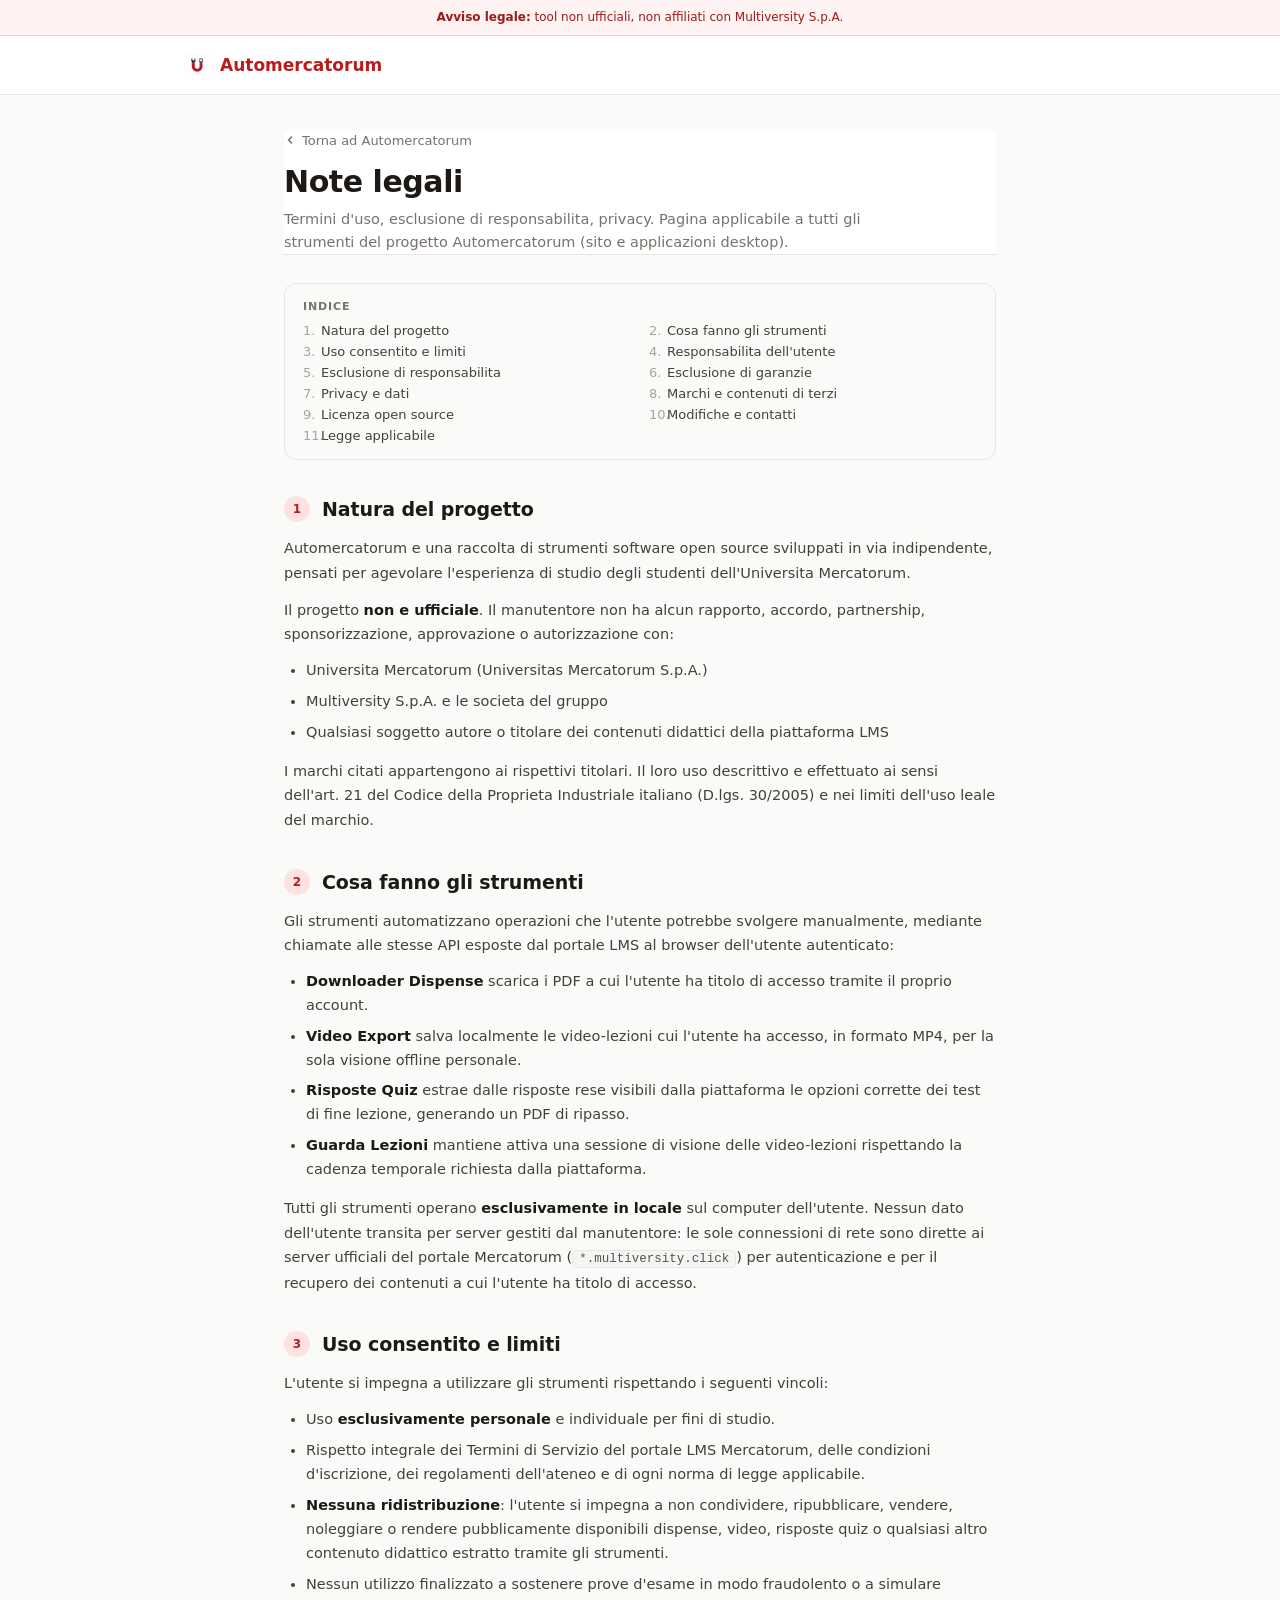
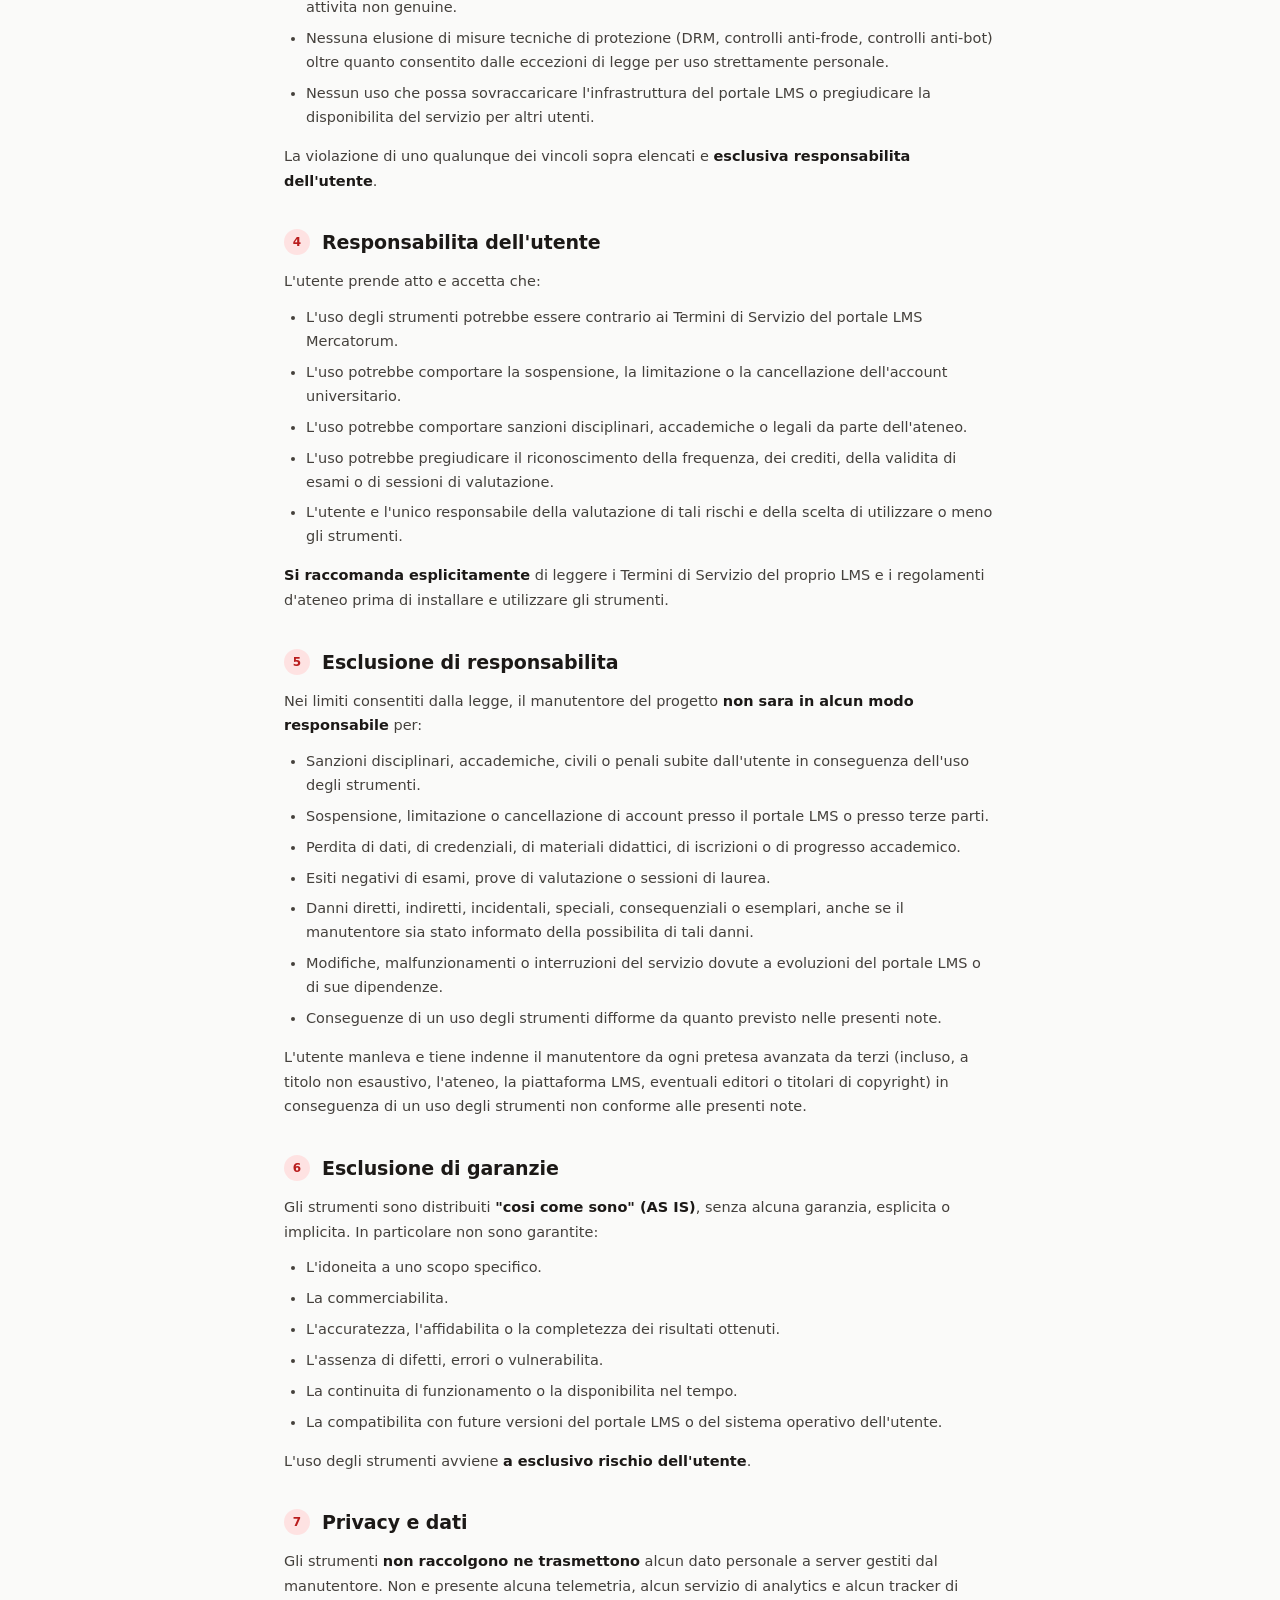
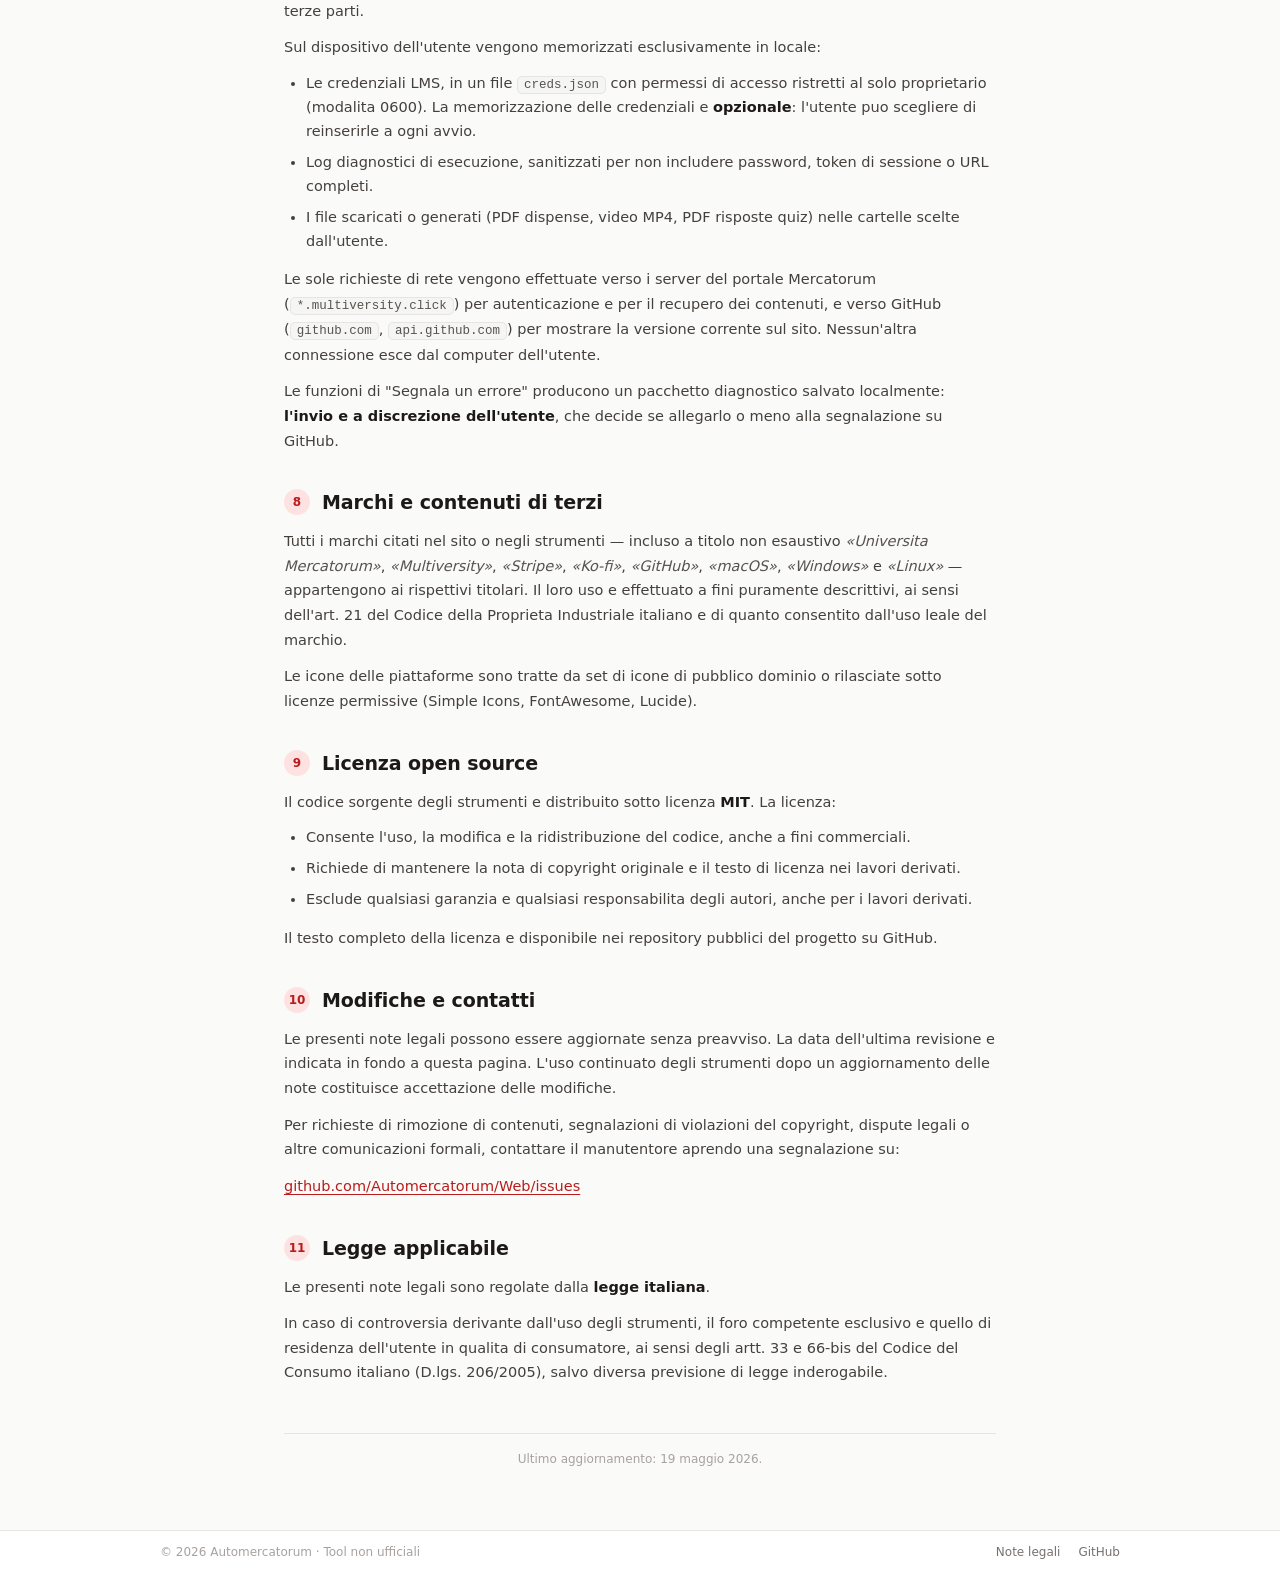
==== legali.html @ 1898bbef "Replace inline legal callout with a dedicated legali.html page The amber bullet box that the previou" ====
<!doctype html>
<html lang="it">
<head>
  <meta charset="utf-8" />
  <meta name="viewport" content="width=device-width, initial-scale=1" />
  <title>Note legali — Automercatorum</title>
  <meta name="description" content="Termini d'uso, esclusione di responsabilita e privacy degli strumenti Automercatorum." />
  <link rel="icon" type="image/png" href="img/logo.png" />
  <link rel="stylesheet" href="styles.css" />
</head>
<body class="legal-body">

  <div class="disclaimer" role="note">
    <strong>Avviso legale:</strong> tool non ufficiali, non affiliati con Multiversity S.p.A.
  </div>

  <header>
    <div class="header-inner">
      <a class="brand" href="index.html">
        <img src="img/logo.png" alt="" class="brand-logo" />
        <span>Automercatorum</span>
      </a>
    </div>
  </header>

  <main class="legal">
    <article>
      <header class="legal-hero">
        <a href="index.html" class="back-link">
          <svg viewBox="0 0 12 12" width="12" height="12" aria-hidden="true">
            <path d="M7.5 9L4.5 6l3-3" stroke="currentColor" stroke-width="1.6"
                  fill="none" stroke-linecap="round" stroke-linejoin="round"/>
          </svg>
          Torna ad Automercatorum
        </a>
        <h1>Note legali</h1>
        <p class="legal-sub">
          Termini d'uso, esclusione di responsabilita, privacy. Pagina applicabile a tutti
          gli strumenti del progetto Automercatorum (sito e applicazioni desktop).
        </p>
      </header>

      <nav class="legal-toc" aria-label="Indice delle sezioni">
        <h2>Indice</h2>
        <ol>
          <li><a href="#natura">Natura del progetto</a></li>
          <li><a href="#funzionamento">Cosa fanno gli strumenti</a></li>
          <li><a href="#uso-consentito">Uso consentito e limiti</a></li>
          <li><a href="#responsabilita-utente">Responsabilita dell'utente</a></li>
          <li><a href="#esclusione-responsabilita">Esclusione di responsabilita</a></li>
          <li><a href="#esclusione-garanzie">Esclusione di garanzie</a></li>
          <li><a href="#privacy">Privacy e dati</a></li>
          <li><a href="#marchi">Marchi e contenuti di terzi</a></li>
          <li><a href="#licenza">Licenza open source</a></li>
          <li><a href="#modifiche">Modifiche e contatti</a></li>
          <li><a href="#legge">Legge applicabile</a></li>
        </ol>
      </nav>

      <section id="natura" class="legal-section">
        <h2><span class="legal-num">1</span>Natura del progetto</h2>
        <p>
          Automercatorum e una raccolta di strumenti software open source sviluppati in
          via indipendente, pensati per agevolare l'esperienza di studio degli studenti
          dell'Universita Mercatorum.
        </p>
        <p>
          Il progetto <strong>non e ufficiale</strong>. Il manutentore non ha alcun rapporto,
          accordo, partnership, sponsorizzazione, approvazione o autorizzazione con:
        </p>
        <ul>
          <li>Universita Mercatorum (Universitas Mercatorum S.p.A.)</li>
          <li>Multiversity S.p.A. e le societa del gruppo</li>
          <li>Qualsiasi soggetto autore o titolare dei contenuti didattici della piattaforma LMS</li>
        </ul>
        <p>
          I marchi citati appartengono ai rispettivi titolari. Il loro uso descrittivo e
          effettuato ai sensi dell'art. 21 del Codice della Proprieta Industriale italiano
          (D.lgs. 30/2005) e nei limiti dell'uso leale del marchio.
        </p>
      </section>

      <section id="funzionamento" class="legal-section">
        <h2><span class="legal-num">2</span>Cosa fanno gli strumenti</h2>
        <p>
          Gli strumenti automatizzano operazioni che l'utente potrebbe svolgere manualmente,
          mediante chiamate alle stesse API esposte dal portale LMS al browser dell'utente
          autenticato:
        </p>
        <ul>
          <li><strong>Downloader Dispense</strong> scarica i PDF a cui l'utente ha titolo di accesso tramite il proprio account.</li>
          <li><strong>Video Export</strong> salva localmente le video-lezioni cui l'utente ha accesso, in formato MP4, per la sola visione offline personale.</li>
          <li><strong>Risposte Quiz</strong> estrae dalle risposte rese visibili dalla piattaforma le opzioni corrette dei test di fine lezione, generando un PDF di ripasso.</li>
          <li><strong>Guarda Lezioni</strong> mantiene attiva una sessione di visione delle video-lezioni rispettando la cadenza temporale richiesta dalla piattaforma.</li>
        </ul>
        <p>
          Tutti gli strumenti operano <strong>esclusivamente in locale</strong> sul computer
          dell'utente. Nessun dato dell'utente transita per server gestiti dal manutentore:
          le sole connessioni di rete sono dirette ai server ufficiali del portale Mercatorum
          (<code>*.multiversity.click</code>) per autenticazione e per il recupero dei
          contenuti a cui l'utente ha titolo di accesso.
        </p>
      </section>

      <section id="uso-consentito" class="legal-section">
        <h2><span class="legal-num">3</span>Uso consentito e limiti</h2>
        <p>L'utente si impegna a utilizzare gli strumenti rispettando i seguenti vincoli:</p>
        <ul>
          <li>Uso <strong>esclusivamente personale</strong> e individuale per fini di studio.</li>
          <li>Rispetto integrale dei Termini di Servizio del portale LMS Mercatorum, delle condizioni d'iscrizione, dei regolamenti dell'ateneo e di ogni norma di legge applicabile.</li>
          <li><strong>Nessuna ridistribuzione</strong>: l'utente si impegna a non condividere, ripubblicare, vendere, noleggiare o rendere pubblicamente disponibili dispense, video, risposte quiz o qualsiasi altro contenuto didattico estratto tramite gli strumenti.</li>
          <li>Nessun utilizzo finalizzato a sostenere prove d'esame in modo fraudolento o a simulare attivita non genuine.</li>
          <li>Nessuna elusione di misure tecniche di protezione (DRM, controlli anti-frode, controlli anti-bot) oltre quanto consentito dalle eccezioni di legge per uso strettamente personale.</li>
          <li>Nessun uso che possa sovraccaricare l'infrastruttura del portale LMS o pregiudicare la disponibilita del servizio per altri utenti.</li>
        </ul>
        <p>
          La violazione di uno qualunque dei vincoli sopra elencati e
          <strong>esclusiva responsabilita dell'utente</strong>.
        </p>
      </section>

      <section id="responsabilita-utente" class="legal-section">
        <h2><span class="legal-num">4</span>Responsabilita dell'utente</h2>
        <p>L'utente prende atto e accetta che:</p>
        <ul>
          <li>L'uso degli strumenti potrebbe essere contrario ai Termini di Servizio del portale LMS Mercatorum.</li>
          <li>L'uso potrebbe comportare la sospensione, la limitazione o la cancellazione dell'account universitario.</li>
          <li>L'uso potrebbe comportare sanzioni disciplinari, accademiche o legali da parte dell'ateneo.</li>
          <li>L'uso potrebbe pregiudicare il riconoscimento della frequenza, dei crediti, della validita di esami o di sessioni di valutazione.</li>
          <li>L'utente e l'unico responsabile della valutazione di tali rischi e della scelta di utilizzare o meno gli strumenti.</li>
        </ul>
        <p>
          <strong>Si raccomanda esplicitamente</strong> di leggere i Termini di Servizio del
          proprio LMS e i regolamenti d'ateneo prima di installare e utilizzare gli strumenti.
        </p>
      </section>

      <section id="esclusione-responsabilita" class="legal-section">
        <h2><span class="legal-num">5</span>Esclusione di responsabilita</h2>
        <p>
          Nei limiti consentiti dalla legge, il manutentore del progetto <strong>non sara
          in alcun modo responsabile</strong> per:
        </p>
        <ul>
          <li>Sanzioni disciplinari, accademiche, civili o penali subite dall'utente in conseguenza dell'uso degli strumenti.</li>
          <li>Sospensione, limitazione o cancellazione di account presso il portale LMS o presso terze parti.</li>
          <li>Perdita di dati, di credenziali, di materiali didattici, di iscrizioni o di progresso accademico.</li>
          <li>Esiti negativi di esami, prove di valutazione o sessioni di laurea.</li>
          <li>Danni diretti, indiretti, incidentali, speciali, consequenziali o esemplari, anche se il manutentore sia stato informato della possibilita di tali danni.</li>
          <li>Modifiche, malfunzionamenti o interruzioni del servizio dovute a evoluzioni del portale LMS o di sue dipendenze.</li>
          <li>Conseguenze di un uso degli strumenti difforme da quanto previsto nelle presenti note.</li>
        </ul>
        <p>
          L'utente manleva e tiene indenne il manutentore da ogni pretesa avanzata da terzi
          (incluso, a titolo non esaustivo, l'ateneo, la piattaforma LMS, eventuali editori
          o titolari di copyright) in conseguenza di un uso degli strumenti non conforme
          alle presenti note.
        </p>
      </section>

      <section id="esclusione-garanzie" class="legal-section">
        <h2><span class="legal-num">6</span>Esclusione di garanzie</h2>
        <p>
          Gli strumenti sono distribuiti <strong>"cosi come sono" (AS IS)</strong>, senza
          alcuna garanzia, esplicita o implicita. In particolare non sono garantite:
        </p>
        <ul>
          <li>L'idoneita a uno scopo specifico.</li>
          <li>La commerciabilita.</li>
          <li>L'accuratezza, l'affidabilita o la completezza dei risultati ottenuti.</li>
          <li>L'assenza di difetti, errori o vulnerabilita.</li>
          <li>La continuita di funzionamento o la disponibilita nel tempo.</li>
          <li>La compatibilita con future versioni del portale LMS o del sistema operativo dell'utente.</li>
        </ul>
        <p>L'uso degli strumenti avviene <strong>a esclusivo rischio dell'utente</strong>.</p>
      </section>

      <section id="privacy" class="legal-section">
        <h2><span class="legal-num">7</span>Privacy e dati</h2>
        <p>
          Gli strumenti <strong>non raccolgono ne trasmettono</strong> alcun dato personale
          a server gestiti dal manutentore. Non e presente alcuna telemetria, alcun servizio
          di analytics e alcun tracker di terze parti.
        </p>
        <p>Sul dispositivo dell'utente vengono memorizzati esclusivamente in locale:</p>
        <ul>
          <li>Le credenziali LMS, in un file <code>creds.json</code> con permessi di accesso ristretti al solo proprietario (modalita 0600). La memorizzazione delle credenziali e <strong>opzionale</strong>: l'utente puo scegliere di reinserirle a ogni avvio.</li>
          <li>Log diagnostici di esecuzione, sanitizzati per non includere password, token di sessione o URL completi.</li>
          <li>I file scaricati o generati (PDF dispense, video MP4, PDF risposte quiz) nelle cartelle scelte dall'utente.</li>
        </ul>
        <p>
          Le sole richieste di rete vengono effettuate verso i server del portale Mercatorum
          (<code>*.multiversity.click</code>) per autenticazione e per il recupero dei
          contenuti, e verso GitHub (<code>github.com</code>, <code>api.github.com</code>) per
          mostrare la versione corrente sul sito. Nessun'altra connessione esce dal computer
          dell'utente.
        </p>
        <p>
          Le funzioni di "Segnala un errore" producono un pacchetto diagnostico salvato
          localmente: <strong>l'invio e a discrezione dell'utente</strong>, che decide se
          allegarlo o meno alla segnalazione su GitHub.
        </p>
      </section>

      <section id="marchi" class="legal-section">
        <h2><span class="legal-num">8</span>Marchi e contenuti di terzi</h2>
        <p>
          Tutti i marchi citati nel sito o negli strumenti — incluso a titolo non esaustivo
          <em>«Universita Mercatorum»</em>, <em>«Multiversity»</em>, <em>«Stripe»</em>,
          <em>«Ko-fi»</em>, <em>«GitHub»</em>, <em>«macOS»</em>, <em>«Windows»</em> e
          <em>«Linux»</em> — appartengono ai rispettivi titolari. Il loro uso e effettuato
          a fini puramente descrittivi, ai sensi dell'art. 21 del Codice della Proprieta
          Industriale italiano e di quanto consentito dall'uso leale del marchio.
        </p>
        <p>
          Le icone delle piattaforme sono tratte da set di icone di pubblico dominio o
          rilasciate sotto licenze permissive (Simple Icons, FontAwesome, Lucide).
        </p>
      </section>

      <section id="licenza" class="legal-section">
        <h2><span class="legal-num">9</span>Licenza open source</h2>
        <p>Il codice sorgente degli strumenti e distribuito sotto licenza <strong>MIT</strong>. La licenza:</p>
        <ul>
          <li>Consente l'uso, la modifica e la ridistribuzione del codice, anche a fini commerciali.</li>
          <li>Richiede di mantenere la nota di copyright originale e il testo di licenza nei lavori derivati.</li>
          <li>Esclude qualsiasi garanzia e qualsiasi responsabilita degli autori, anche per i lavori derivati.</li>
        </ul>
        <p>
          Il testo completo della licenza e disponibile nei repository pubblici del progetto su GitHub.
        </p>
      </section>

      <section id="modifiche" class="legal-section">
        <h2><span class="legal-num">10</span>Modifiche e contatti</h2>
        <p>
          Le presenti note legali possono essere aggiornate senza preavviso. La data
          dell'ultima revisione e indicata in fondo a questa pagina. L'uso continuato degli
          strumenti dopo un aggiornamento delle note costituisce accettazione delle modifiche.
        </p>
        <p>
          Per richieste di rimozione di contenuti, segnalazioni di violazioni del copyright,
          dispute legali o altre comunicazioni formali, contattare il manutentore aprendo
          una segnalazione su:
        </p>
        <p>
          <a href="https://github.com/Automercatorum/Web/issues" target="_blank" rel="noopener">
            github.com/Automercatorum/Web/issues
          </a>
        </p>
      </section>

      <section id="legge" class="legal-section">
        <h2><span class="legal-num">11</span>Legge applicabile</h2>
        <p>Le presenti note legali sono regolate dalla <strong>legge italiana</strong>.</p>
        <p>
          In caso di controversia derivante dall'uso degli strumenti, il foro competente
          esclusivo e quello di residenza dell'utente in qualita di consumatore, ai sensi
          degli artt. 33 e 66-bis del Codice del Consumo italiano (D.lgs. 206/2005), salvo
          diversa previsione di legge inderogabile.
        </p>
      </section>

      <p class="legal-meta">Ultimo aggiornamento: 19 maggio 2026.</p>
    </article>
  </main>

  <footer>
    <div class="footer-inner">
      <span>&copy; <span id="copyright-year"></span> Automercatorum &middot; Tool non ufficiali</span>
      <nav class="footer-nav">
        <a href="legali.html">Note legali</a>
        <a href="https://github.com/Automercatorum" target="_blank" rel="noopener">GitHub</a>
      </nav>
    </div>
  </footer>

  <script>
    document.getElementById("copyright-year").textContent = String(new Date().getFullYear());
  </script>
</body>
</html>
---- styles.css ----
/* ----- reset ----- */
*, *::before, *::after { box-sizing: border-box; margin: 0; padding: 0; }

body {
  font-family: -apple-system, BlinkMacSystemFont, "Segoe UI", system-ui, sans-serif;
  background: #fafaf9;
  color: #1c1917;
  min-height: 100vh;
  display: flex;
  flex-direction: column;
}

/* ----- top strip ----- */
.disclaimer {
  background: #fef2f2;
  border-bottom: 1px solid #fecaca;
  color: #991b1b;
  font-size: 12px;
  text-align: center;
  padding: 9px 16px;
  line-height: 1.45;
}

.disclaimer strong {
  font-weight: 700;
}

.disclaimer a {
  color: inherit;
  font-weight: 500;
  text-decoration: underline;
  text-decoration-thickness: 1px;
  text-underline-offset: 2px;
  margin-left: 6px;
}

.disclaimer a:hover {
  color: #7f1d1d;
}

header {
  background: #fff;
  border-bottom: 1px solid #e7e5e4;
}

.header-inner {
  max-width: 960px;
  margin: 0 auto;
  padding: 16px 24px;
  display: flex;
  align-items: center;
  justify-content: space-between;
}

.brand {
  display: inline-flex;
  align-items: center;
  gap: 10px;
  font-size: 17px;
  font-weight: 600;
  color: #b91c1c;
  text-decoration: none;
}

.brand-logo {
  width: 26px;
  height: 26px;
  border-radius: 6px;
  display: block;
}

/* ----- main ----- */
main {
  flex: 1;
  max-width: 960px;
  margin: 0 auto;
  width: 100%;
  padding: 36px 24px 56px;
}

.intro {
  font-size: 14px;
  color: #78716c;
  margin-bottom: 20px;
}

/* ----- HERO (Tools all-in-one) ----- */
.hero {
  background: #fff;
  border: 1px solid #e7e5e4;
  border-radius: 18px;
  padding: 28px 28px 30px;
  margin-bottom: 36px;
  box-shadow: 0 1px 0 rgba(0,0,0,0.02);
}

.hero-grid {
  display: grid;
  grid-template-columns: 88px 1fr;
  gap: 22px;
  align-items: start;
}

.hero-logo {
  width: 88px;
  height: 88px;
  border-radius: 18px;
  box-shadow: 0 4px 14px rgba(185, 28, 28, 0.18);
}

.hero-head {
  display: flex;
  align-items: center;
  gap: 10px;
  flex-wrap: wrap;
}

.hero-head h1 {
  font-size: 24px;
  font-weight: 700;
  color: #1c1917;
  letter-spacing: -0.01em;
}

.badge-bundle {
  background: #fee2e2;
  color: #991b1b;
  border-color: #fecaca;
}

.hero-sub {
  margin-top: 8px;
  font-size: 14.5px;
  color: #57534e;
  line-height: 1.55;
}

.hero-version {
  display: inline-block;
  margin-left: 4px;
  color: #a8a29e;
  font-size: 13px;
}

/* ----- download control ----- */
.download {
  position: relative;
  display: inline-flex;
  margin-top: 18px;
}

.btn-download {
  display: inline-flex;
  align-items: center;
  gap: 10px;
  padding: 11px 18px;
  font-size: 14px;
  font-weight: 500;
  text-decoration: none;
  border: 1px solid transparent;
  border-radius: 10px 0 0 10px;
  cursor: pointer;
  transition: background 0.12s, color 0.12s, border-color 0.12s;
  background: #b91c1c;
  color: #fff;
  font-family: inherit;
}

.btn-download.primary:hover {
  background: #991b1b;
}

.btn-download.caret {
  border-radius: 0 10px 10px 0;
  padding: 11px 12px;
  border-left: 1px solid rgba(255,255,255,0.18);
}

.btn-download.caret:hover {
  background: #991b1b;
}

.btn-download[aria-expanded="true"] {
  background: #991b1b;
}

.btn-download[disabled],
.btn-download[aria-disabled="true"] {
  opacity: 0.55;
  cursor: not-allowed;
  pointer-events: none;
}

.dl-icon {
  display: inline-flex;
  width: 18px;
  height: 18px;
  flex-shrink: 0;
}

.dl-icon svg {
  width: 100%;
  height: 100%;
  display: block;
  color: currentColor;
  fill: currentColor;
}

.dl-text {
  display: inline-flex;
  flex-direction: column;
  align-items: flex-start;
  line-height: 1.1;
}

.dl-label { font-size: 14px; font-weight: 500; }
.dl-meta  {
  font-size: 11px;
  color: rgba(255,255,255,0.7);
  margin-top: 2px;
  font-weight: 400;
}

.btn-download.compact {
  padding: 8px 12px;
  font-size: 13px;
}
.btn-download.compact .dl-label { font-size: 13px; }
.btn-download.compact .dl-meta  { font-size: 10.5px; }
.btn-download.compact.caret { padding: 8px 9px; }

/* ----- platform menu ----- */
.dl-menu {
  position: absolute;
  top: calc(100% + 6px);
  right: 0;
  min-width: 220px;
  background: #fff;
  border: 1px solid #e7e5e4;
  border-radius: 12px;
  box-shadow: 0 12px 28px rgba(0,0,0,0.08), 0 2px 6px rgba(0,0,0,0.04);
  padding: 6px;
  z-index: 30;
}

.dl-menu[hidden] { display: none; }

.dl-item {
  display: flex;
  align-items: center;
  gap: 10px;
  padding: 9px 10px;
  border-radius: 8px;
  font-size: 13.5px;
  color: #1c1917;
  text-decoration: none;
  transition: background 0.1s;
}

.dl-item:hover { background: #f5f5f4; }

.dl-item .dl-icon {
  color: #57534e;
  width: 16px;
  height: 16px;
}

.dl-item-label {
  flex: 1;
  font-weight: 500;
}

.dl-item-meta {
  font-size: 11px;
  color: #a8a29e;
}

.dl-item[aria-disabled="true"] {
  opacity: 0.55;
  pointer-events: none;
}

.dl-item[aria-disabled="true"] .dl-item-meta {
  color: #a8a29e;
}


/* ----- altri tool grid ----- */
.other-head {
  margin-bottom: 14px;
}

.other-head h2 {
  font-size: 16px;
  font-weight: 600;
  color: #1c1917;
}

.other-head p {
  font-size: 13px;
  color: #78716c;
  margin-top: 2px;
}

.grid {
  display: grid;
  grid-template-columns: repeat(auto-fill, minmax(280px, 1fr));
  gap: 12px;
}

.card {
  background: #fff;
  border: 1px solid #e7e5e4;
  border-radius: 12px;
  padding: 18px 18px 16px;
  display: flex;
  flex-direction: column;
  gap: 10px;
}

.card-top {
  display: flex;
  align-items: center;
  justify-content: space-between;
}

.card h3 {
  font-size: 14.5px;
  font-weight: 600;
  color: #1c1917;
}

.badge {
  font-size: 11px;
  font-weight: 500;
  color: #78716c;
  background: #f5f5f4;
  border: 1px solid #e7e5e4;
  border-radius: 6px;
  padding: 2px 8px;
}

.card p {
  font-size: 13px;
  color: #78716c;
  line-height: 1.55;
  flex: 1;
}

.card-actions {
  display: flex;
  margin-top: 4px;
  position: relative;
}

.btn-ghost {
  display: inline-flex;
  align-items: center;
  gap: 7px;
  padding: 7px 13px;
  font-size: 13px;
  font-weight: 500;
  text-decoration: none;
  color: #44403c;
  background: #fafaf9;
  border: 1px solid #e7e5e4;
  border-radius: 8px;
  transition: background 0.12s, color 0.12s, border-color 0.12s;
}

.btn-ghost:hover {
  background: #fff;
  color: #1c1917;
  border-color: #d6d3d1;
}

/* ----- support / Ko-fi ----- */
.support {
  margin-top: 36px;
}

.support-card {
  background: #fff;
  border: 1px solid #e7e5e4;
  border-radius: 14px;
  padding: 18px 20px;
  display: flex;
  align-items: center;
  gap: 16px;
}

.support-icon {
  width: 38px;
  height: 38px;
  flex-shrink: 0;
  border-radius: 10px;
  background: #fef2f2;
  color: #b91c1c;
  display: inline-flex;
  align-items: center;
  justify-content: center;
}

.support-icon svg {
  width: 22px;
  height: 22px;
}

.support-body {
  flex: 1;
  min-width: 0;
}

.support-body h2 {
  font-size: 14.5px;
  font-weight: 600;
  color: #1c1917;
  margin-bottom: 2px;
}

.support-body p {
  font-size: 13px;
  color: #78716c;
  line-height: 1.55;
}

.kofi-btn {
  display: inline-flex;
  align-items: center;
  gap: 7px;
  padding: 9px 14px;
  font-size: 13px;
  font-weight: 600;
  color: #fff;
  background: #ff5e5b;
  border: 1px solid #ff5e5b;
  border-radius: 8px;
  text-decoration: none;
  flex-shrink: 0;
  transition: background 0.12s, border-color 0.12s, transform 0.08s;
  white-space: nowrap;
}

.kofi-btn:hover {
  background: #f04945;
  border-color: #f04945;
}

.kofi-btn:active {
  transform: translateY(1px);
}

/* ----- legal page ----- */
.legal {
  max-width: 760px;
  margin: 0 auto;
  width: 100%;
  padding: 36px 24px 64px;
  flex: 1;
}

.legal-hero {
  margin-bottom: 28px;
}

.back-link {
  display: inline-flex;
  align-items: center;
  gap: 6px;
  font-size: 13px;
  color: #78716c;
  text-decoration: none;
  margin-bottom: 16px;
  transition: color 0.12s;
}

.back-link:hover {
  color: #b91c1c;
}

.back-link svg {
  display: block;
}

.legal-hero h1 {
  font-size: 30px;
  font-weight: 700;
  color: #1c1917;
  letter-spacing: -0.015em;
  margin-bottom: 8px;
  line-height: 1.2;
}

.legal-sub {
  font-size: 14.5px;
  color: #78716c;
  line-height: 1.6;
  max-width: 64ch;
}

.legal-toc {
  background: #fafaf9;
  border: 1px solid #e7e5e4;
  border-radius: 12px;
  padding: 16px 18px;
  margin: 0 0 36px;
}

.legal-toc h2 {
  font-size: 11px;
  font-weight: 600;
  color: #78716c;
  text-transform: uppercase;
  letter-spacing: 0.08em;
  margin-bottom: 10px;
}

.legal-toc ol {
  list-style: none;
  display: grid;
  grid-template-columns: repeat(2, 1fr);
  gap: 6px 18px;
  counter-reset: toc;
  margin: 0;
}

.legal-toc li {
  counter-increment: toc;
  font-size: 13px;
}

.legal-toc li::before {
  content: counter(toc) ".";
  display: inline-block;
  width: 18px;
  color: #a8a29e;
  font-variant-numeric: tabular-nums;
}

.legal-toc a {
  color: #44403c;
  text-decoration: none;
  transition: color 0.1s;
}

.legal-toc a:hover {
  color: #b91c1c;
}

.legal-section {
  margin: 0 0 36px;
  scroll-margin-top: 24px;
}

.legal-section h2 {
  font-size: 19px;
  font-weight: 600;
  color: #1c1917;
  margin-bottom: 14px;
  display: flex;
  align-items: center;
  gap: 12px;
  letter-spacing: -0.005em;
}

.legal-num {
  display: inline-flex;
  width: 26px;
  height: 26px;
  border-radius: 999px;
  background: #fee2e2;
  color: #b91c1c;
  font-size: 12px;
  font-weight: 700;
  align-items: center;
  justify-content: center;
  flex-shrink: 0;
  font-variant-numeric: tabular-nums;
}

.legal-section p {
  font-size: 14.5px;
  color: #44403c;
  line-height: 1.7;
  margin-bottom: 12px;
}

.legal-section ul,
.legal-section ol {
  margin: 0 0 14px 22px;
  padding: 0;
}

.legal-section li {
  font-size: 14.5px;
  color: #44403c;
  line-height: 1.65;
  margin-bottom: 7px;
}

.legal-section strong {
  color: #1c1917;
  font-weight: 600;
}

.legal-section em {
  color: #57534e;
  font-style: italic;
}

.legal-section a {
  color: #b91c1c;
  text-decoration: underline;
  text-decoration-thickness: 1px;
  text-underline-offset: 3px;
}

.legal-section a:hover {
  color: #7f1d1d;
}

.legal-section code {
  background: #f5f5f4;
  border: 1px solid #e7e5e4;
  border-radius: 5px;
  padding: 1px 6px;
  font-size: 12.5px;
  color: #57534e;
  font-family: ui-monospace, "SF Mono", Menlo, Consolas, monospace;
}

.legal-meta {
  margin-top: 48px;
  padding-top: 18px;
  border-top: 1px solid #e7e5e4;
  font-size: 12px;
  color: #a8a29e;
  text-align: center;
}

/* ----- footer ----- */
footer {
  border-top: 1px solid #e7e5e4;
  padding: 14px 24px;
  background: #fff;
}

.footer-inner {
  max-width: 960px;
  margin: 0 auto;
  display: flex;
  align-items: center;
  justify-content: space-between;
  gap: 12px;
  font-size: 12px;
  color: #a8a29e;
  flex-wrap: wrap;
}

.footer-nav {
  display: flex;
  gap: 18px;
}

.footer-nav a {
  color: #78716c;
  text-decoration: none;
  transition: color 0.12s;
}

.footer-nav a:hover {
  color: #b91c1c;
}

/* ----- responsive ----- */
@media (max-width: 600px) {
  .header-inner { padding: 14px 16px; }
  main { padding: 24px 16px 40px; }
  .hero { padding: 22px 20px 24px; border-radius: 14px; }
  .hero-grid { grid-template-columns: 64px 1fr; gap: 16px; }
  .hero-logo { width: 64px; height: 64px; border-radius: 14px; }
  .hero-head h1 { font-size: 20px; }
  .grid { grid-template-columns: 1fr; }
  .dl-menu { min-width: 180px; }
  .support-card {
    flex-direction: column;
    align-items: flex-start;
    gap: 12px;
    text-align: left;
  }
  .kofi-btn { align-self: stretch; justify-content: center; }
  .footer-inner { justify-content: center; text-align: center; }
  .legal { padding: 24px 16px 40px; }
  .legal-hero h1 { font-size: 24px; }
  .legal-toc ol { grid-template-columns: 1fr; }
  .legal-section h2 { font-size: 17px; gap: 10px; }
}
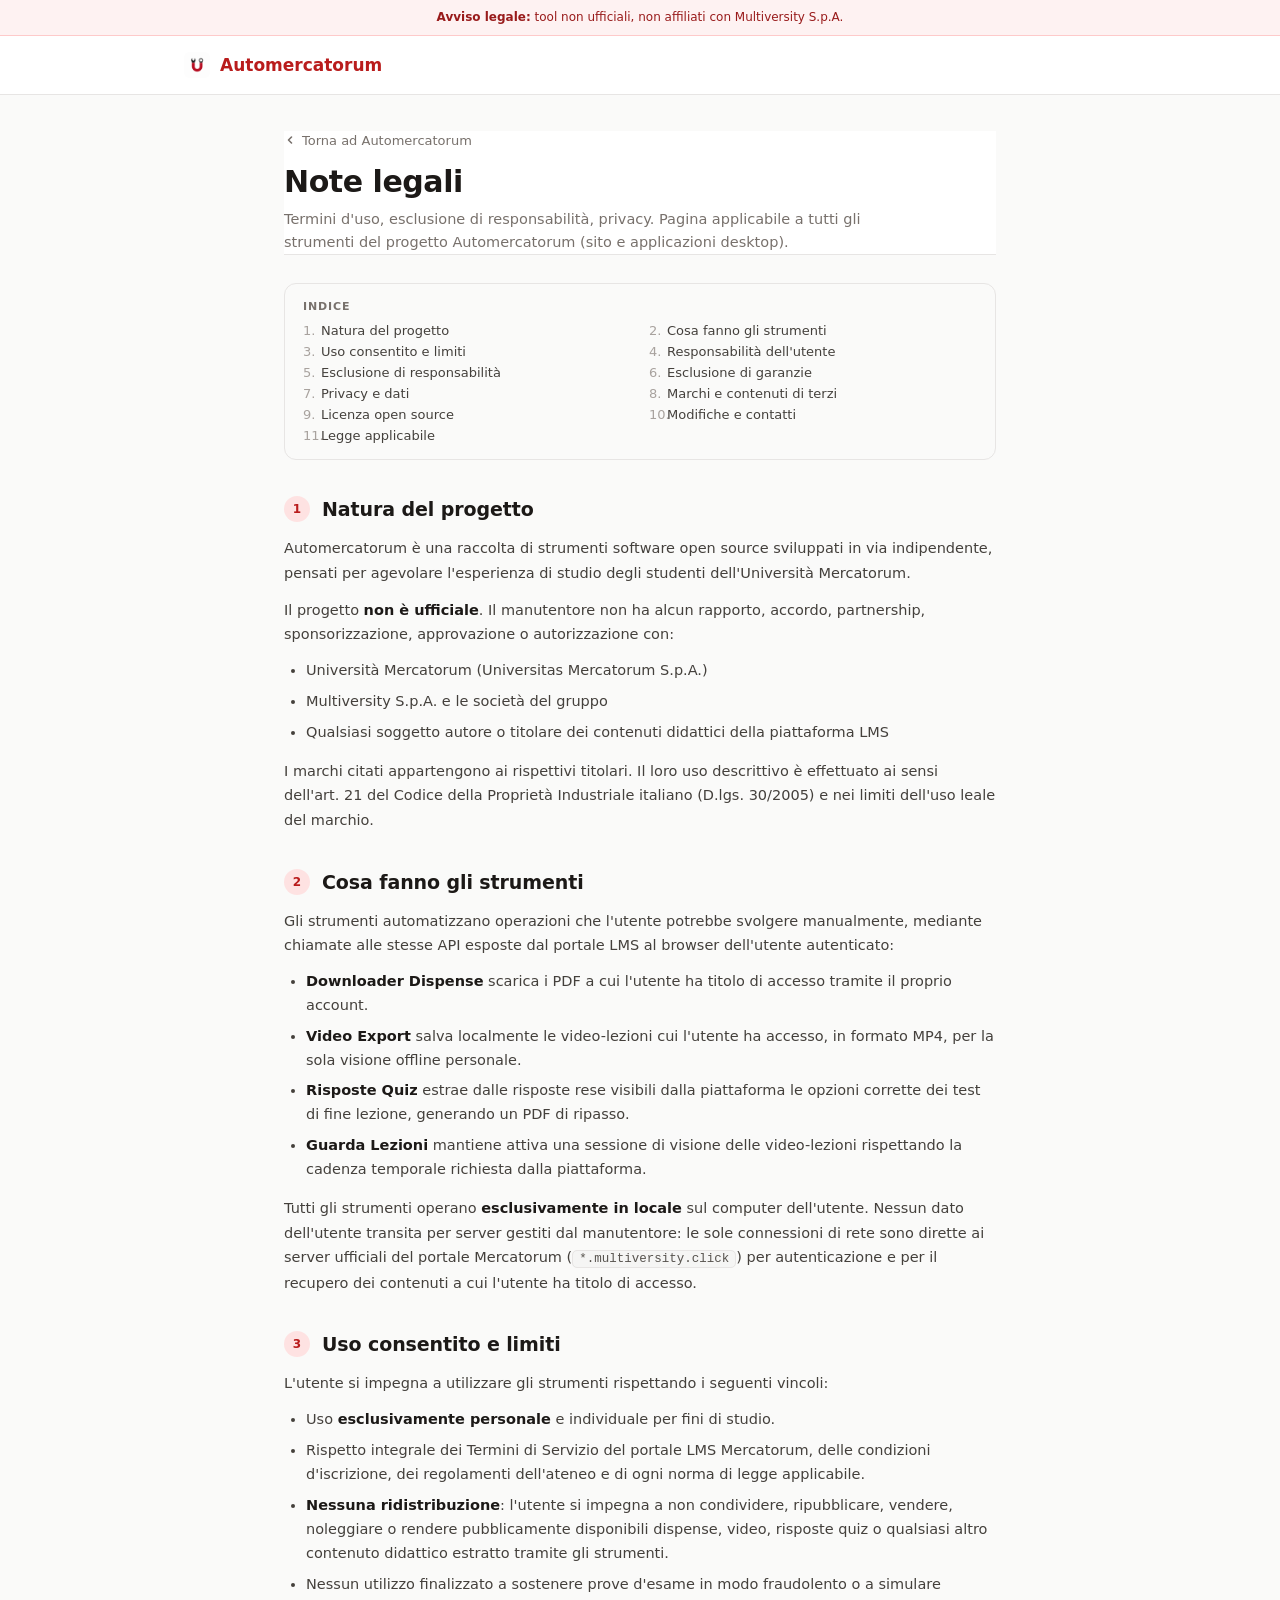
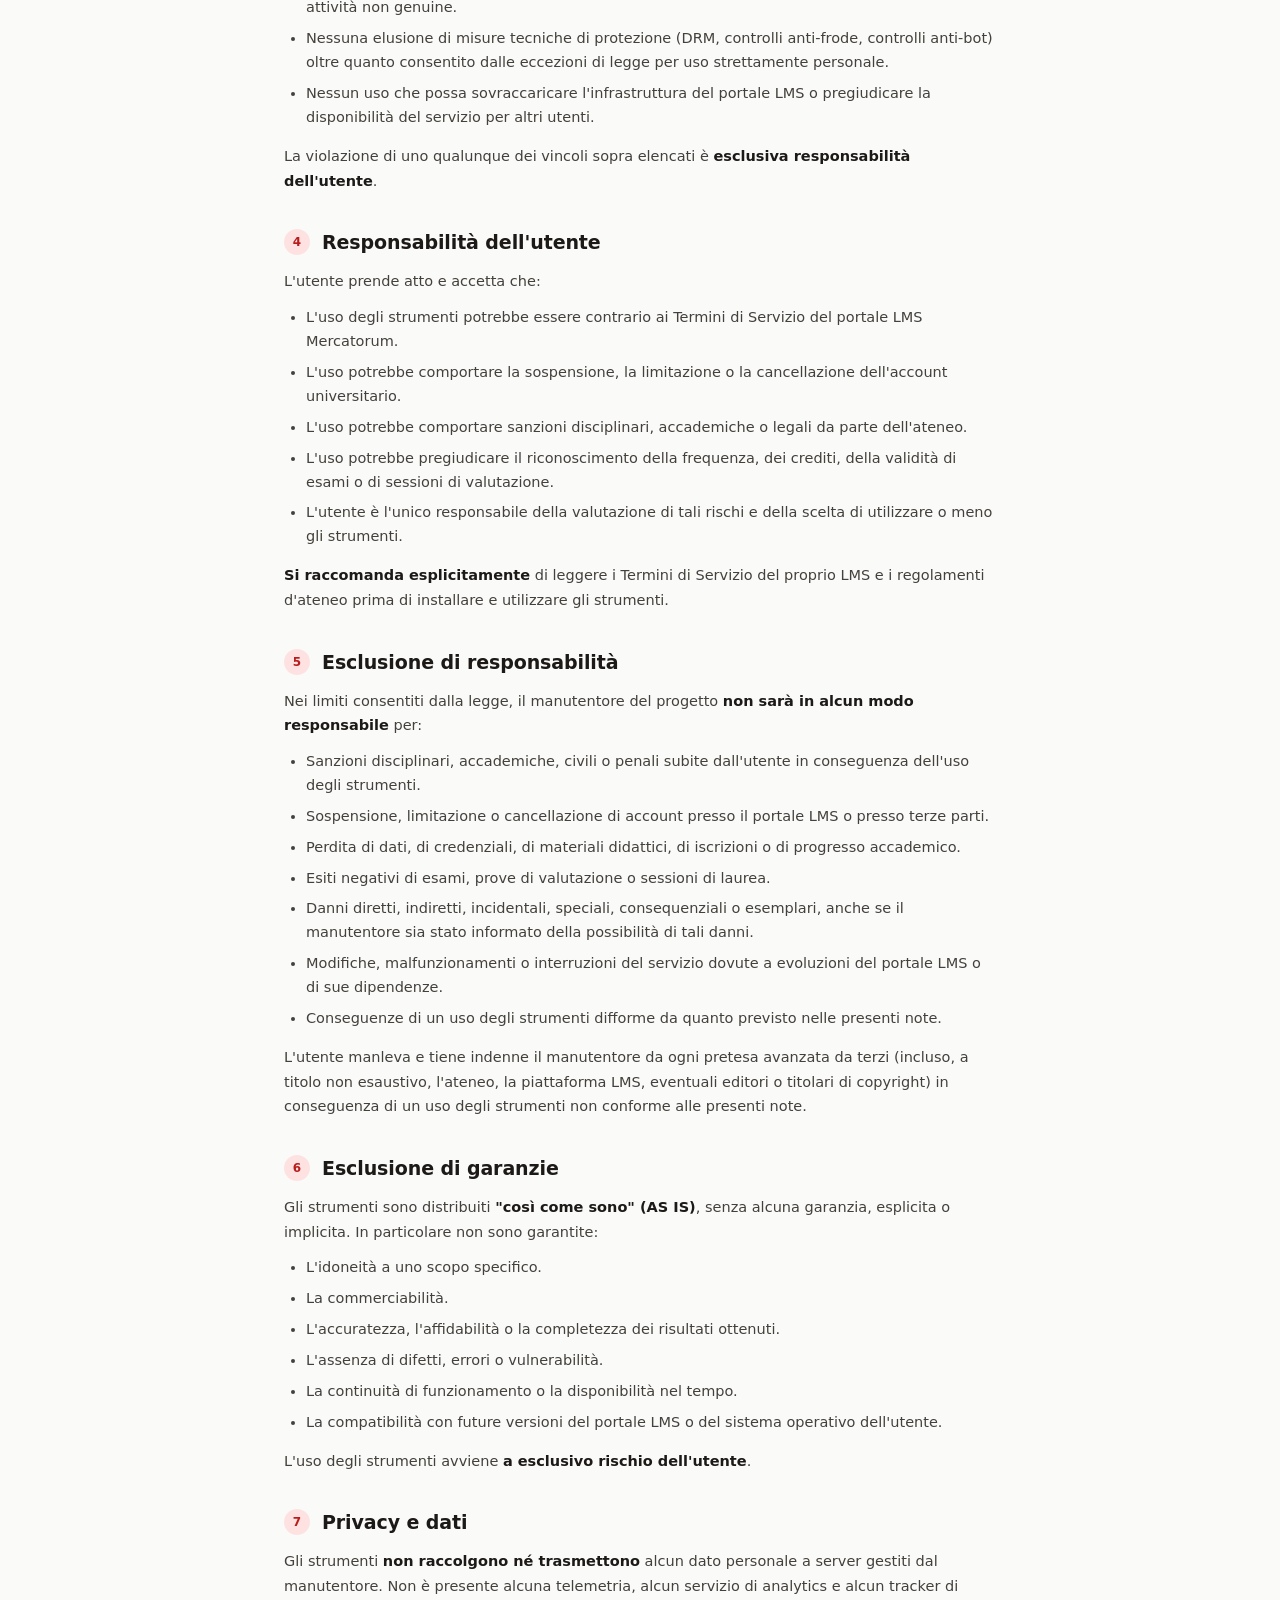
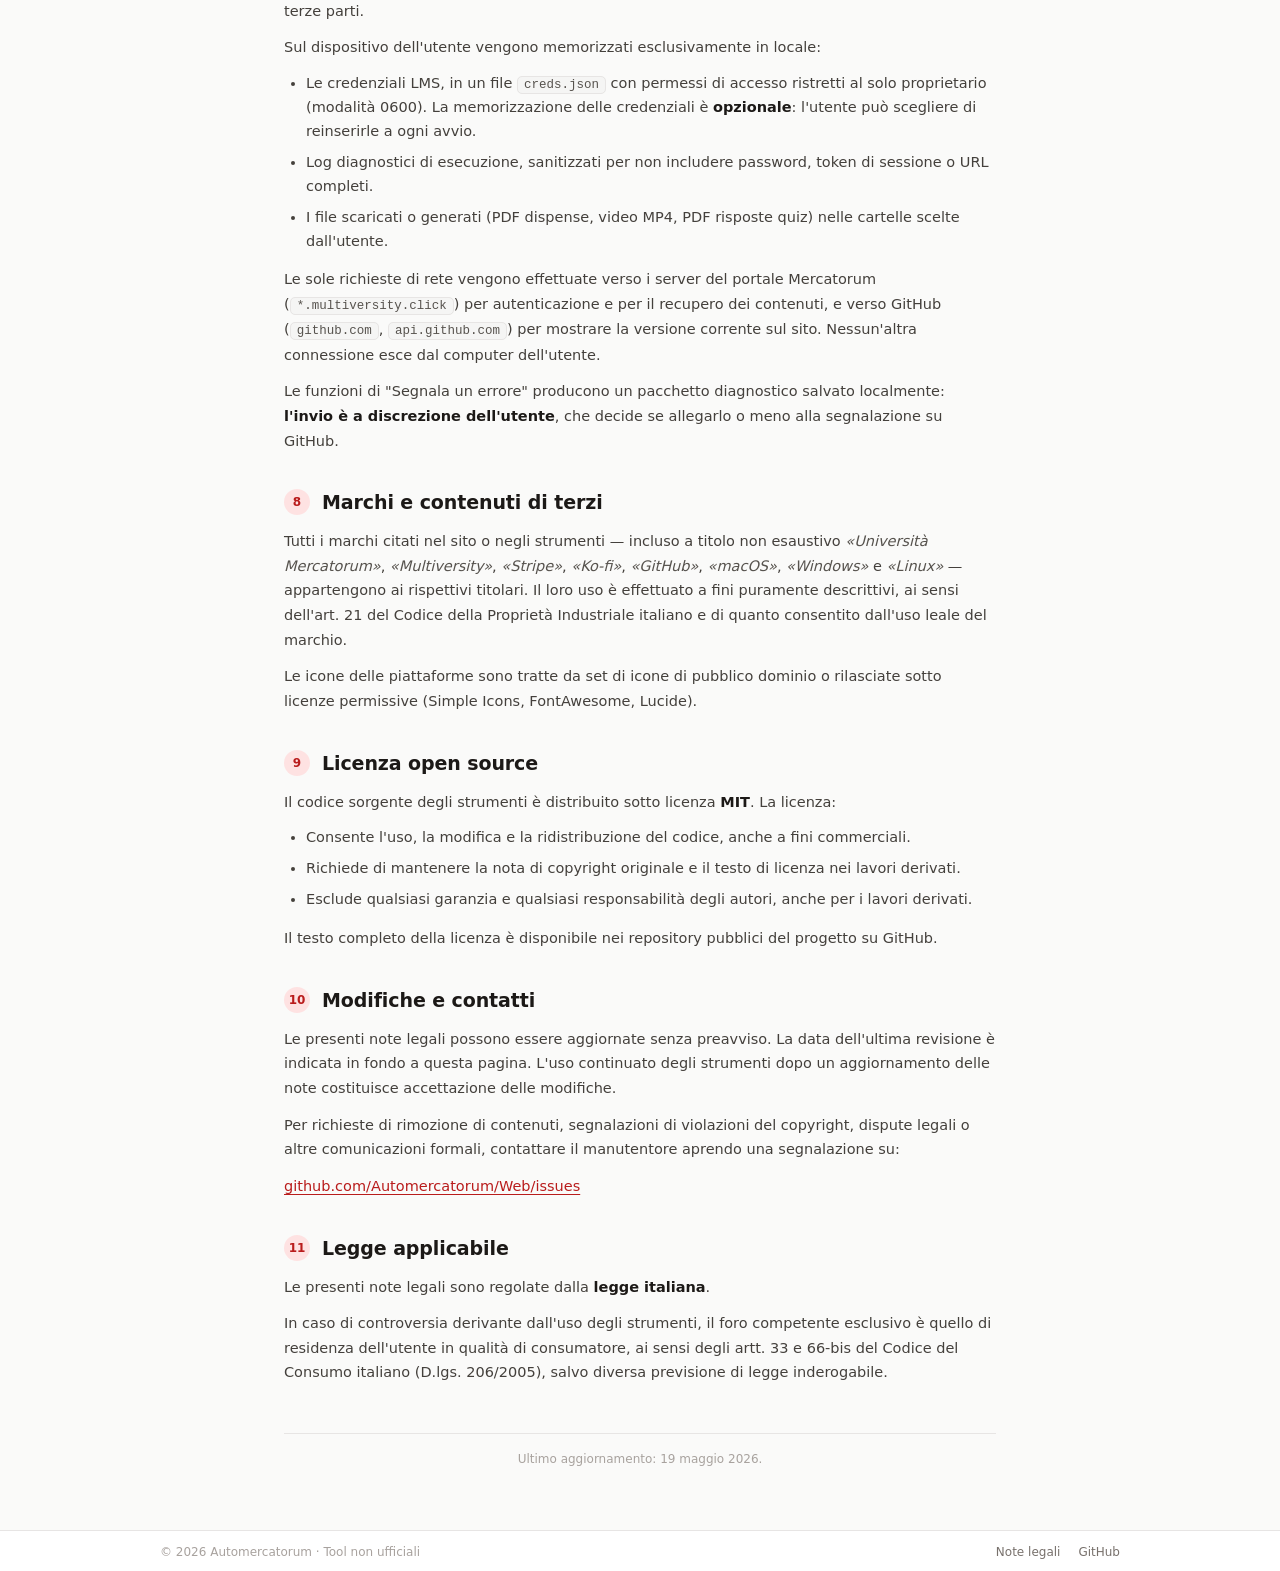
==== commit 0a0e24eb: "Restore Italian accents on the legal page Every accented vowel had been stripped while drafting the " ====
--- a/legali.html
+++ b/legali.html
@@ -4,7 +4,7 @@
   <meta charset="utf-8" />
   <meta name="viewport" content="width=device-width, initial-scale=1" />
   <title>Note legali — Automercatorum</title>
-  <meta name="description" content="Termini d'uso, esclusione di responsabilita e privacy degli strumenti Automercatorum." />
+  <meta name="description" content="Termini d'uso, esclusione di responsabilità e privacy degli strumenti Automercatorum." />
   <link rel="icon" type="image/png" href="img/logo.png" />
   <link rel="stylesheet" href="styles.css" />
 </head>
@@ -35,7 +35,7 @@
         </a>
         <h1>Note legali</h1>
         <p class="legal-sub">
-          Termini d'uso, esclusione di responsabilita, privacy. Pagina applicabile a tutti
+          Termini d'uso, esclusione di responsabilità, privacy. Pagina applicabile a tutti
           gli strumenti del progetto Automercatorum (sito e applicazioni desktop).
         </p>
       </header>
@@ -46,8 +46,8 @@
           <li><a href="#natura">Natura del progetto</a></li>
           <li><a href="#funzionamento">Cosa fanno gli strumenti</a></li>
           <li><a href="#uso-consentito">Uso consentito e limiti</a></li>
-          <li><a href="#responsabilita-utente">Responsabilita dell'utente</a></li>
-          <li><a href="#esclusione-responsabilita">Esclusione di responsabilita</a></li>
+          <li><a href="#responsabilita-utente">Responsabilità dell'utente</a></li>
+          <li><a href="#esclusione-responsabilita">Esclusione di responsabilità</a></li>
           <li><a href="#esclusione-garanzie">Esclusione di garanzie</a></li>
           <li><a href="#privacy">Privacy e dati</a></li>
           <li><a href="#marchi">Marchi e contenuti di terzi</a></li>
@@ -60,22 +60,22 @@
       <section id="natura" class="legal-section">
         <h2><span class="legal-num">1</span>Natura del progetto</h2>
         <p>
-          Automercatorum e una raccolta di strumenti software open source sviluppati in
+          Automercatorum è una raccolta di strumenti software open source sviluppati in
           via indipendente, pensati per agevolare l'esperienza di studio degli studenti
-          dell'Universita Mercatorum.
-        </p>
-        <p>
-          Il progetto <strong>non e ufficiale</strong>. Il manutentore non ha alcun rapporto,
+          dell'Università Mercatorum.
+        </p>
+        <p>
+          Il progetto <strong>non è ufficiale</strong>. Il manutentore non ha alcun rapporto,
           accordo, partnership, sponsorizzazione, approvazione o autorizzazione con:
         </p>
         <ul>
-          <li>Universita Mercatorum (Universitas Mercatorum S.p.A.)</li>
-          <li>Multiversity S.p.A. e le societa del gruppo</li>
+          <li>Università Mercatorum (Universitas Mercatorum S.p.A.)</li>
+          <li>Multiversity S.p.A. e le società del gruppo</li>
           <li>Qualsiasi soggetto autore o titolare dei contenuti didattici della piattaforma LMS</li>
         </ul>
         <p>
-          I marchi citati appartengono ai rispettivi titolari. Il loro uso descrittivo e
-          effettuato ai sensi dell'art. 21 del Codice della Proprieta Industriale italiano
+          I marchi citati appartengono ai rispettivi titolari. Il loro uso descrittivo è
+          effettuato ai sensi dell'art. 21 del Codice della Proprietà Industriale italiano
           (D.lgs. 30/2005) e nei limiti dell'uso leale del marchio.
         </p>
       </section>
@@ -109,25 +109,25 @@
           <li>Uso <strong>esclusivamente personale</strong> e individuale per fini di studio.</li>
           <li>Rispetto integrale dei Termini di Servizio del portale LMS Mercatorum, delle condizioni d'iscrizione, dei regolamenti dell'ateneo e di ogni norma di legge applicabile.</li>
           <li><strong>Nessuna ridistribuzione</strong>: l'utente si impegna a non condividere, ripubblicare, vendere, noleggiare o rendere pubblicamente disponibili dispense, video, risposte quiz o qualsiasi altro contenuto didattico estratto tramite gli strumenti.</li>
-          <li>Nessun utilizzo finalizzato a sostenere prove d'esame in modo fraudolento o a simulare attivita non genuine.</li>
+          <li>Nessun utilizzo finalizzato a sostenere prove d'esame in modo fraudolento o a simulare attività non genuine.</li>
           <li>Nessuna elusione di misure tecniche di protezione (DRM, controlli anti-frode, controlli anti-bot) oltre quanto consentito dalle eccezioni di legge per uso strettamente personale.</li>
-          <li>Nessun uso che possa sovraccaricare l'infrastruttura del portale LMS o pregiudicare la disponibilita del servizio per altri utenti.</li>
-        </ul>
-        <p>
-          La violazione di uno qualunque dei vincoli sopra elencati e
-          <strong>esclusiva responsabilita dell'utente</strong>.
+          <li>Nessun uso che possa sovraccaricare l'infrastruttura del portale LMS o pregiudicare la disponibilità del servizio per altri utenti.</li>
+        </ul>
+        <p>
+          La violazione di uno qualunque dei vincoli sopra elencati è
+          <strong>esclusiva responsabilità dell'utente</strong>.
         </p>
       </section>
 
       <section id="responsabilita-utente" class="legal-section">
-        <h2><span class="legal-num">4</span>Responsabilita dell'utente</h2>
+        <h2><span class="legal-num">4</span>Responsabilità dell'utente</h2>
         <p>L'utente prende atto e accetta che:</p>
         <ul>
           <li>L'uso degli strumenti potrebbe essere contrario ai Termini di Servizio del portale LMS Mercatorum.</li>
           <li>L'uso potrebbe comportare la sospensione, la limitazione o la cancellazione dell'account universitario.</li>
           <li>L'uso potrebbe comportare sanzioni disciplinari, accademiche o legali da parte dell'ateneo.</li>
-          <li>L'uso potrebbe pregiudicare il riconoscimento della frequenza, dei crediti, della validita di esami o di sessioni di valutazione.</li>
-          <li>L'utente e l'unico responsabile della valutazione di tali rischi e della scelta di utilizzare o meno gli strumenti.</li>
+          <li>L'uso potrebbe pregiudicare il riconoscimento della frequenza, dei crediti, della validità di esami o di sessioni di valutazione.</li>
+          <li>L'utente è l'unico responsabile della valutazione di tali rischi e della scelta di utilizzare o meno gli strumenti.</li>
         </ul>
         <p>
           <strong>Si raccomanda esplicitamente</strong> di leggere i Termini di Servizio del
@@ -136,9 +136,9 @@
       </section>
 
       <section id="esclusione-responsabilita" class="legal-section">
-        <h2><span class="legal-num">5</span>Esclusione di responsabilita</h2>
-        <p>
-          Nei limiti consentiti dalla legge, il manutentore del progetto <strong>non sara
+        <h2><span class="legal-num">5</span>Esclusione di responsabilità</h2>
+        <p>
+          Nei limiti consentiti dalla legge, il manutentore del progetto <strong>non sarà
           in alcun modo responsabile</strong> per:
         </p>
         <ul>
@@ -146,7 +146,7 @@
           <li>Sospensione, limitazione o cancellazione di account presso il portale LMS o presso terze parti.</li>
           <li>Perdita di dati, di credenziali, di materiali didattici, di iscrizioni o di progresso accademico.</li>
           <li>Esiti negativi di esami, prove di valutazione o sessioni di laurea.</li>
-          <li>Danni diretti, indiretti, incidentali, speciali, consequenziali o esemplari, anche se il manutentore sia stato informato della possibilita di tali danni.</li>
+          <li>Danni diretti, indiretti, incidentali, speciali, consequenziali o esemplari, anche se il manutentore sia stato informato della possibilità di tali danni.</li>
           <li>Modifiche, malfunzionamenti o interruzioni del servizio dovute a evoluzioni del portale LMS o di sue dipendenze.</li>
           <li>Conseguenze di un uso degli strumenti difforme da quanto previsto nelle presenti note.</li>
         </ul>
@@ -161,16 +161,16 @@
       <section id="esclusione-garanzie" class="legal-section">
         <h2><span class="legal-num">6</span>Esclusione di garanzie</h2>
         <p>
-          Gli strumenti sono distribuiti <strong>"cosi come sono" (AS IS)</strong>, senza
+          Gli strumenti sono distribuiti <strong>"così come sono" (AS IS)</strong>, senza
           alcuna garanzia, esplicita o implicita. In particolare non sono garantite:
         </p>
         <ul>
-          <li>L'idoneita a uno scopo specifico.</li>
-          <li>La commerciabilita.</li>
-          <li>L'accuratezza, l'affidabilita o la completezza dei risultati ottenuti.</li>
-          <li>L'assenza di difetti, errori o vulnerabilita.</li>
-          <li>La continuita di funzionamento o la disponibilita nel tempo.</li>
-          <li>La compatibilita con future versioni del portale LMS o del sistema operativo dell'utente.</li>
+          <li>L'idoneità a uno scopo specifico.</li>
+          <li>La commerciabilità.</li>
+          <li>L'accuratezza, l'affidabilità o la completezza dei risultati ottenuti.</li>
+          <li>L'assenza di difetti, errori o vulnerabilità.</li>
+          <li>La continuità di funzionamento o la disponibilità nel tempo.</li>
+          <li>La compatibilità con future versioni del portale LMS o del sistema operativo dell'utente.</li>
         </ul>
         <p>L'uso degli strumenti avviene <strong>a esclusivo rischio dell'utente</strong>.</p>
       </section>
@@ -178,13 +178,13 @@
       <section id="privacy" class="legal-section">
         <h2><span class="legal-num">7</span>Privacy e dati</h2>
         <p>
-          Gli strumenti <strong>non raccolgono ne trasmettono</strong> alcun dato personale
-          a server gestiti dal manutentore. Non e presente alcuna telemetria, alcun servizio
+          Gli strumenti <strong>non raccolgono né trasmettono</strong> alcun dato personale
+          a server gestiti dal manutentore. Non è presente alcuna telemetria, alcun servizio
           di analytics e alcun tracker di terze parti.
         </p>
         <p>Sul dispositivo dell'utente vengono memorizzati esclusivamente in locale:</p>
         <ul>
-          <li>Le credenziali LMS, in un file <code>creds.json</code> con permessi di accesso ristretti al solo proprietario (modalita 0600). La memorizzazione delle credenziali e <strong>opzionale</strong>: l'utente puo scegliere di reinserirle a ogni avvio.</li>
+          <li>Le credenziali LMS, in un file <code>creds.json</code> con permessi di accesso ristretti al solo proprietario (modalità 0600). La memorizzazione delle credenziali è <strong>opzionale</strong>: l'utente può scegliere di reinserirle a ogni avvio.</li>
           <li>Log diagnostici di esecuzione, sanitizzati per non includere password, token di sessione o URL completi.</li>
           <li>I file scaricati o generati (PDF dispense, video MP4, PDF risposte quiz) nelle cartelle scelte dall'utente.</li>
         </ul>
@@ -197,7 +197,7 @@
         </p>
         <p>
           Le funzioni di "Segnala un errore" producono un pacchetto diagnostico salvato
-          localmente: <strong>l'invio e a discrezione dell'utente</strong>, che decide se
+          localmente: <strong>l'invio è a discrezione dell'utente</strong>, che decide se
           allegarlo o meno alla segnalazione su GitHub.
         </p>
       </section>
@@ -206,10 +206,10 @@
         <h2><span class="legal-num">8</span>Marchi e contenuti di terzi</h2>
         <p>
           Tutti i marchi citati nel sito o negli strumenti — incluso a titolo non esaustivo
-          <em>«Universita Mercatorum»</em>, <em>«Multiversity»</em>, <em>«Stripe»</em>,
+          <em>«Università Mercatorum»</em>, <em>«Multiversity»</em>, <em>«Stripe»</em>,
           <em>«Ko-fi»</em>, <em>«GitHub»</em>, <em>«macOS»</em>, <em>«Windows»</em> e
-          <em>«Linux»</em> — appartengono ai rispettivi titolari. Il loro uso e effettuato
-          a fini puramente descrittivi, ai sensi dell'art. 21 del Codice della Proprieta
+          <em>«Linux»</em> — appartengono ai rispettivi titolari. Il loro uso è effettuato
+          a fini puramente descrittivi, ai sensi dell'art. 21 del Codice della Proprietà
           Industriale italiano e di quanto consentito dall'uso leale del marchio.
         </p>
         <p>
@@ -220,14 +220,14 @@
 
       <section id="licenza" class="legal-section">
         <h2><span class="legal-num">9</span>Licenza open source</h2>
-        <p>Il codice sorgente degli strumenti e distribuito sotto licenza <strong>MIT</strong>. La licenza:</p>
+        <p>Il codice sorgente degli strumenti è distribuito sotto licenza <strong>MIT</strong>. La licenza:</p>
         <ul>
           <li>Consente l'uso, la modifica e la ridistribuzione del codice, anche a fini commerciali.</li>
           <li>Richiede di mantenere la nota di copyright originale e il testo di licenza nei lavori derivati.</li>
-          <li>Esclude qualsiasi garanzia e qualsiasi responsabilita degli autori, anche per i lavori derivati.</li>
-        </ul>
-        <p>
-          Il testo completo della licenza e disponibile nei repository pubblici del progetto su GitHub.
+          <li>Esclude qualsiasi garanzia e qualsiasi responsabilità degli autori, anche per i lavori derivati.</li>
+        </ul>
+        <p>
+          Il testo completo della licenza è disponibile nei repository pubblici del progetto su GitHub.
         </p>
       </section>
 
@@ -235,7 +235,7 @@
         <h2><span class="legal-num">10</span>Modifiche e contatti</h2>
         <p>
           Le presenti note legali possono essere aggiornate senza preavviso. La data
-          dell'ultima revisione e indicata in fondo a questa pagina. L'uso continuato degli
+          dell'ultima revisione è indicata in fondo a questa pagina. L'uso continuato degli
           strumenti dopo un aggiornamento delle note costituisce accettazione delle modifiche.
         </p>
         <p>
@@ -255,7 +255,7 @@
         <p>Le presenti note legali sono regolate dalla <strong>legge italiana</strong>.</p>
         <p>
           In caso di controversia derivante dall'uso degli strumenti, il foro competente
-          esclusivo e quello di residenza dell'utente in qualita di consumatore, ai sensi
+          esclusivo è quello di residenza dell'utente in qualità di consumatore, ai sensi
           degli artt. 33 e 66-bis del Codice del Consumo italiano (D.lgs. 206/2005), salvo
           diversa previsione di legge inderogabile.
         </p>
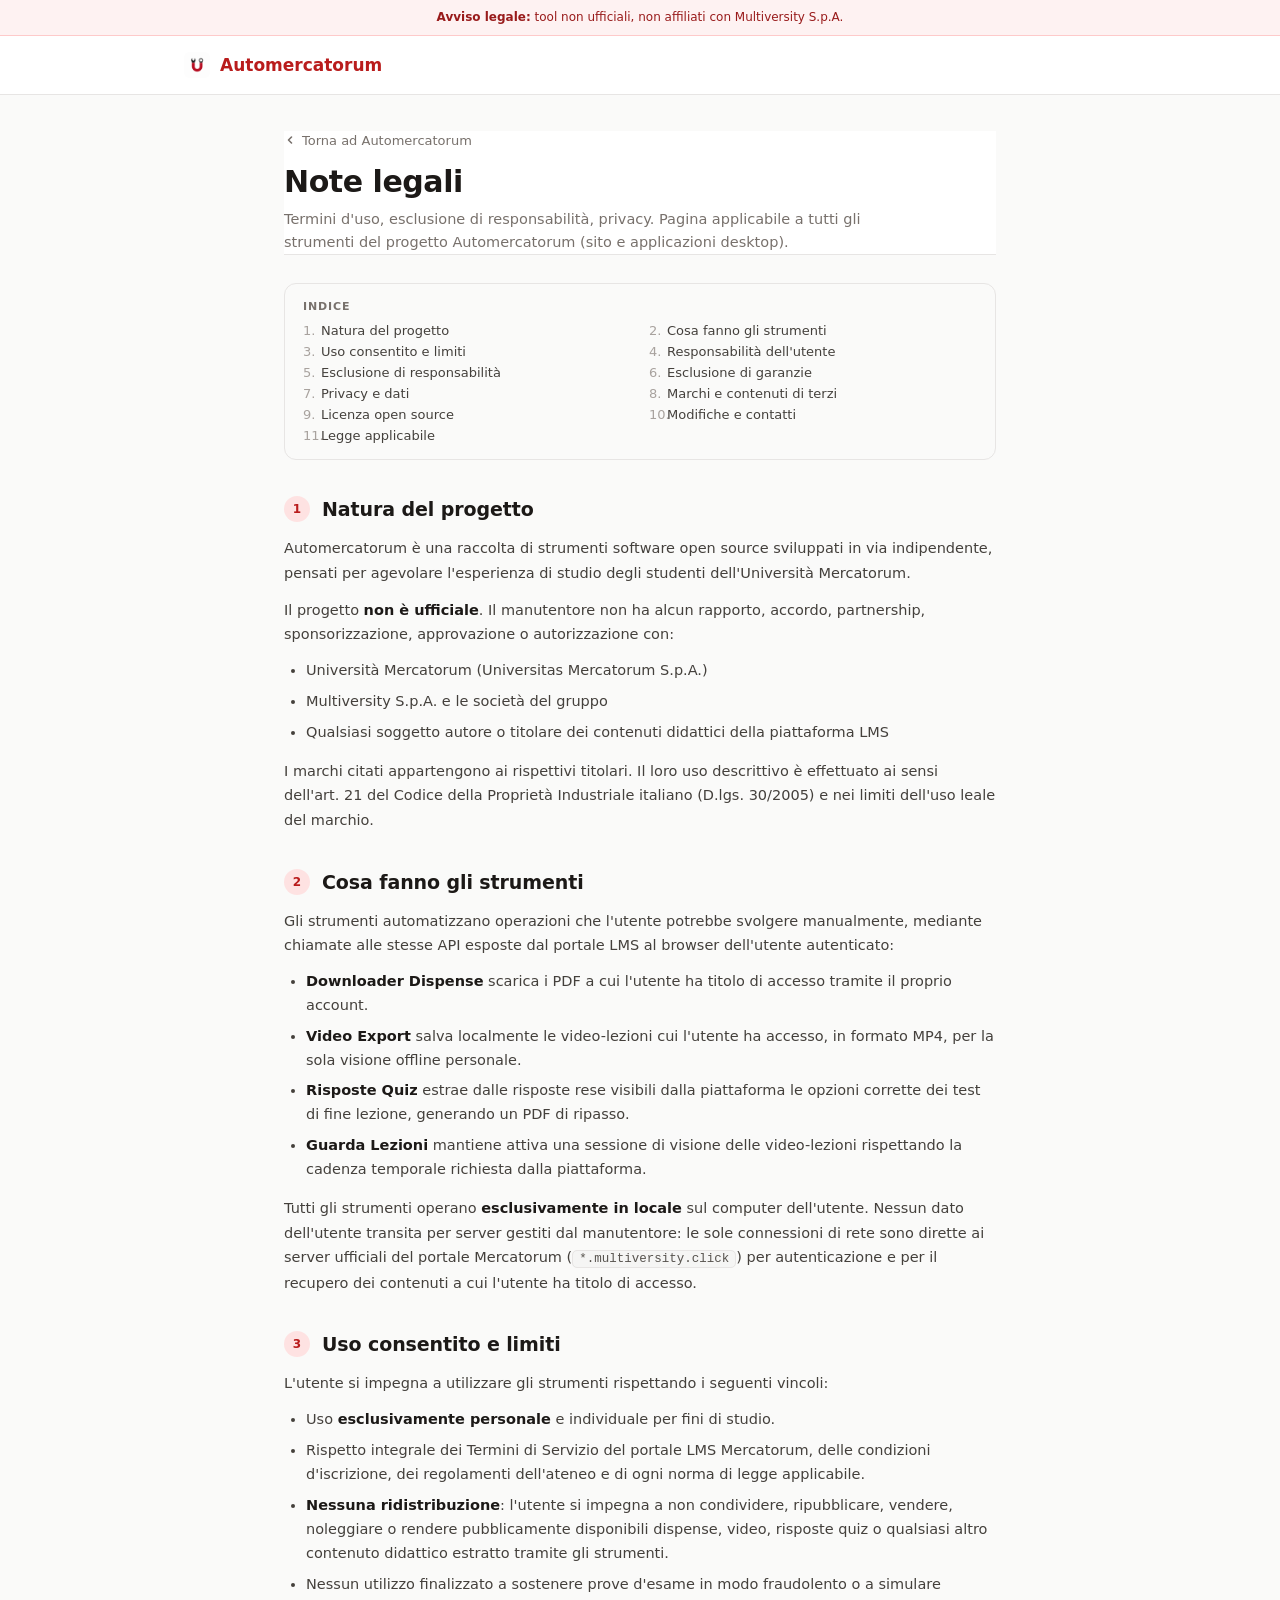
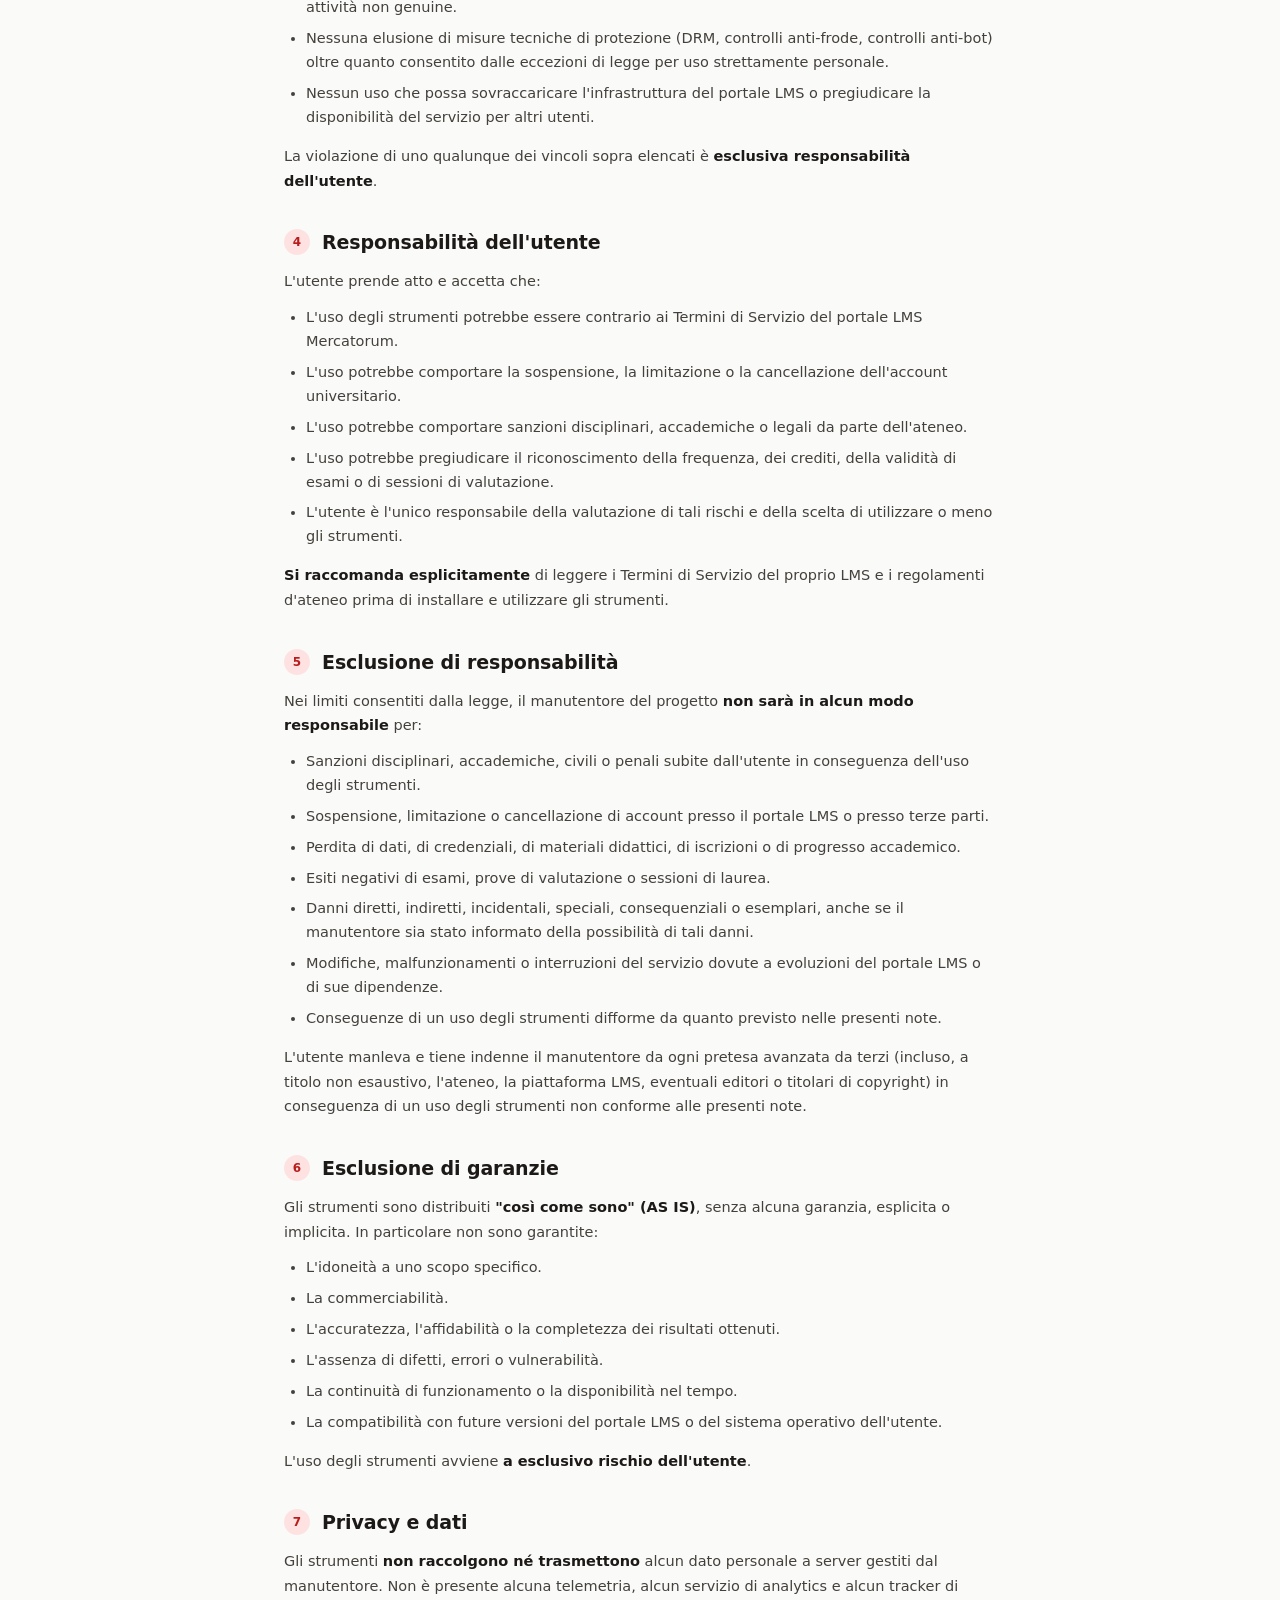
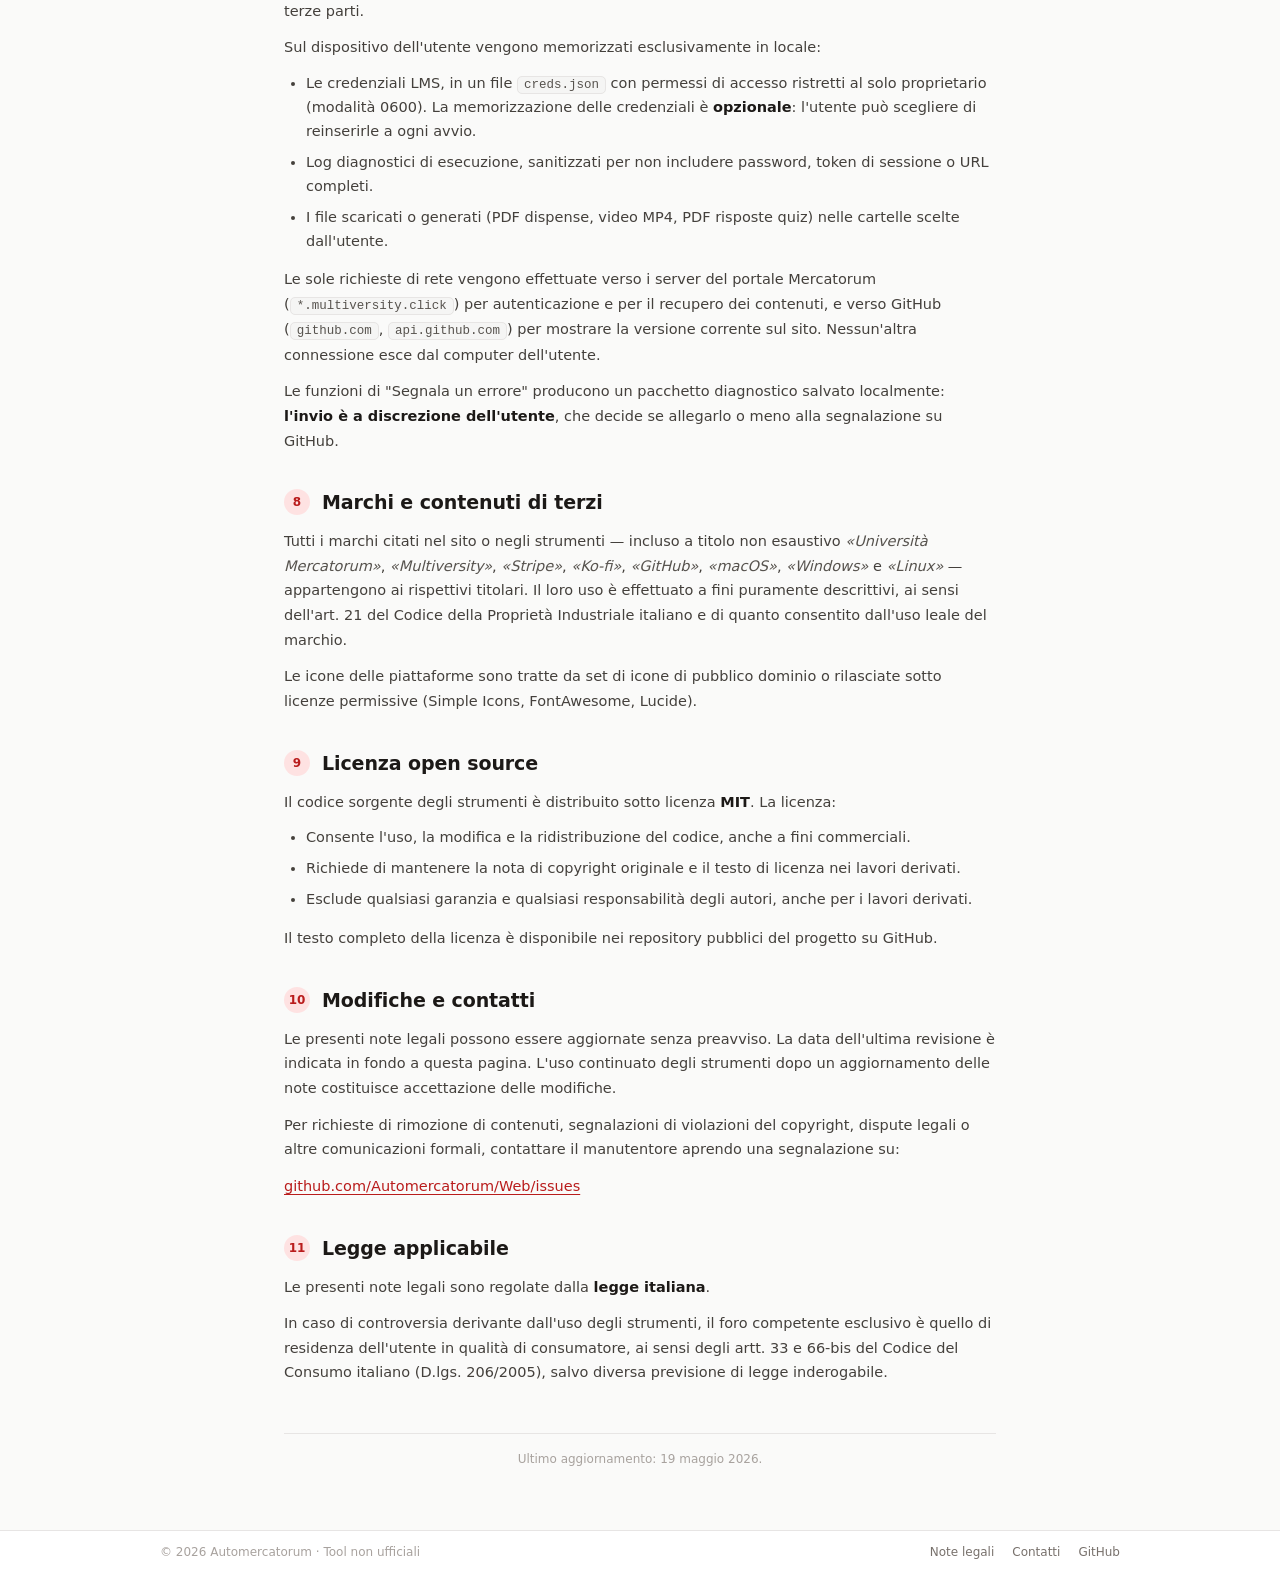
==== commit 663cebbc: "Add contact card with info mail and footer link New compact card between the standalone tools and th" ====
--- a/legali.html
+++ b/legali.html
@@ -270,6 +270,7 @@
       <span>&copy; <span id="copyright-year"></span> Automercatorum &middot; Tool non ufficiali</span>
       <nav class="footer-nav">
         <a href="legali.html">Note legali</a>
+        <a href="mailto:info@automercatorum.top">Contatti</a>
         <a href="https://github.com/Automercatorum" target="_blank" rel="noopener">GitHub</a>
       </nav>
     </div>
--- a/styles.css
+++ b/styles.css
@@ -374,9 +374,70 @@
   border-color: #d6d3d1;
 }
 
+/* ----- contact ----- */
+.contact {
+  margin-top: 36px;
+}
+
+.contact-card {
+  background: #fff;
+  border: 1px solid #e7e5e4;
+  border-radius: 14px;
+  padding: 18px 20px;
+  display: flex;
+  align-items: center;
+  gap: 16px;
+}
+
+.contact-icon {
+  width: 38px;
+  height: 38px;
+  flex-shrink: 0;
+  border-radius: 10px;
+  background: #f5f5f4;
+  color: #57534e;
+  display: inline-flex;
+  align-items: center;
+  justify-content: center;
+}
+
+.contact-icon svg {
+  width: 22px;
+  height: 22px;
+}
+
+.contact-body {
+  flex: 1;
+  min-width: 0;
+}
+
+.contact-body h2 {
+  font-size: 14.5px;
+  font-weight: 600;
+  color: #1c1917;
+  margin-bottom: 2px;
+}
+
+.contact-body p {
+  font-size: 13px;
+  color: #78716c;
+  line-height: 1.55;
+}
+
+.contact-body a {
+  color: #b91c1c;
+  font-weight: 500;
+  text-decoration: none;
+  word-break: break-word;
+}
+
+.contact-body a:hover {
+  text-decoration: underline;
+}
+
 /* ----- support / Ko-fi ----- */
 .support {
-  margin-top: 36px;
+  margin-top: 16px;
 }
 
 .support-card {
@@ -689,6 +750,11 @@
     text-align: left;
   }
   .kofi-btn { align-self: stretch; justify-content: center; }
+  .contact-card {
+    flex-direction: column;
+    align-items: flex-start;
+    gap: 12px;
+  }
   .footer-inner { justify-content: center; text-align: center; }
   .legal { padding: 24px 16px 40px; }
   .legal-hero h1 { font-size: 24px; }
